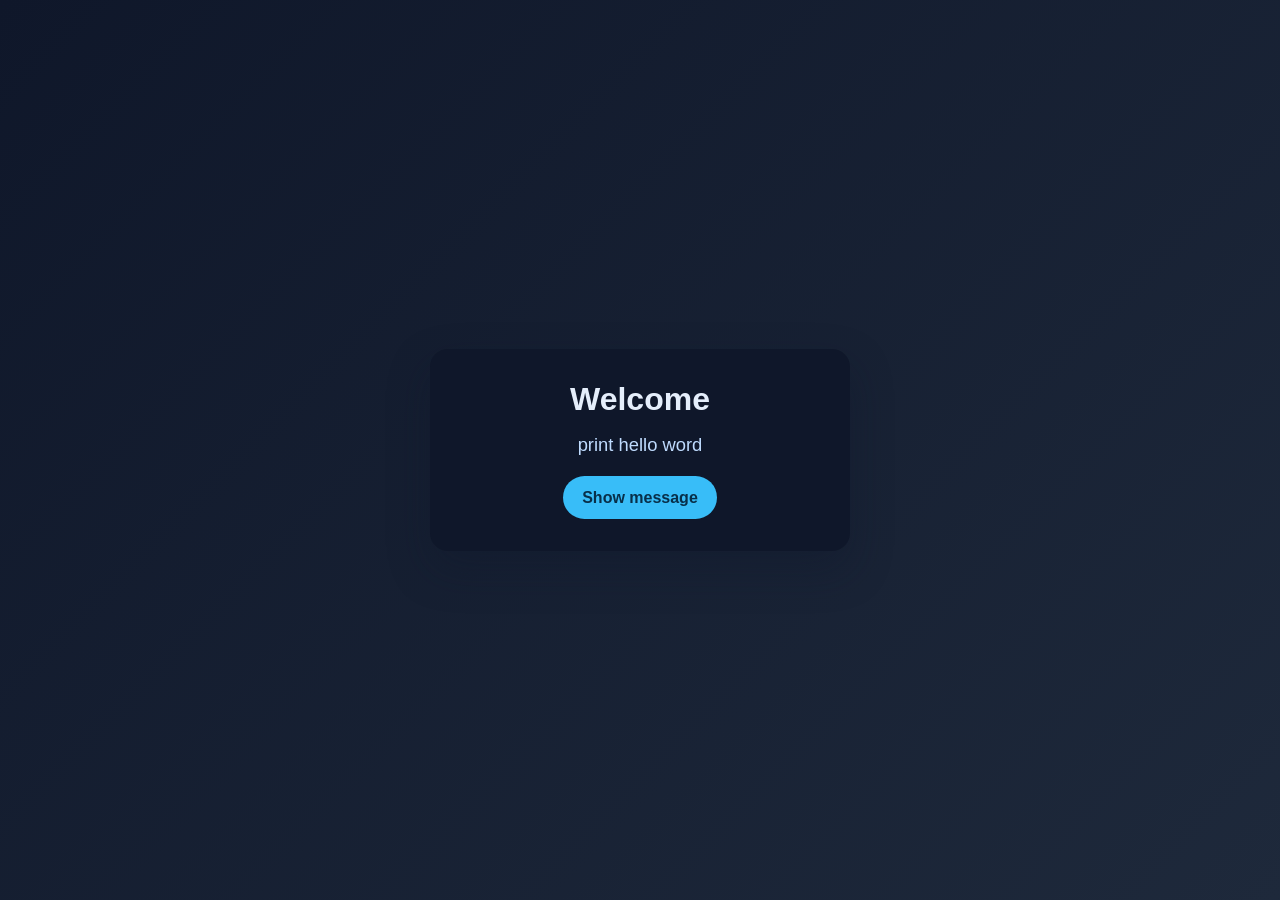
==== index.html @ b394811b "hello word" ====
<!DOCTYPE html>
<html lang="en">
  <head>
    <meta charset="UTF-8" />
    <meta name="viewport" content="width=device-width, initial-scale=1.0" />
    <title>Hello Word Website</title>
    <link rel="stylesheet" href="style.css" />
  </head>
  <body>
    <main class="card">
      <h1>Welcome</h1>
      <p id="message">print hello word</p>
      <button id="sayHelloBtn" type="button">Show message</button>
    </main>

    <script src="script.js"></script>
  </body>
</html>
---- style.css ----
:root {
  color-scheme: light;
  font-family: Arial, Helvetica, sans-serif;
  background: linear-gradient(135deg, #0f172a, #1e293b);
}

* {
  box-sizing: border-box;
}

body {
  margin: 0;
  min-height: 100vh;
  display: grid;
  place-items: center;
  color: #e5eefb;
}

.card {
  width: min(92vw, 420px);
  padding: 2rem;
  border-radius: 18px;
  background: rgba(15, 23, 42, 0.9);
  box-shadow: 0 18px 40px rgba(15, 23, 42, 0.35);
  text-align: center;
}

h1 {
  margin-top: 0;
  margin-bottom: 0.5rem;
  font-size: 2rem;
}

#message {
  margin: 1rem 0 1.25rem;
  font-size: 1.15rem;
  color: #bfdbfe;
}

button {
  border: none;
  border-radius: 999px;
  padding: 0.8rem 1.2rem;
  font-size: 1rem;
  font-weight: 700;
  background: #38bdf8;
  color: #082f49;
  cursor: pointer;
  transition: transform 0.15s ease, opacity 0.2s ease;
}

button:hover {
  transform: translateY(-1px);
  opacity: 0.95;
}
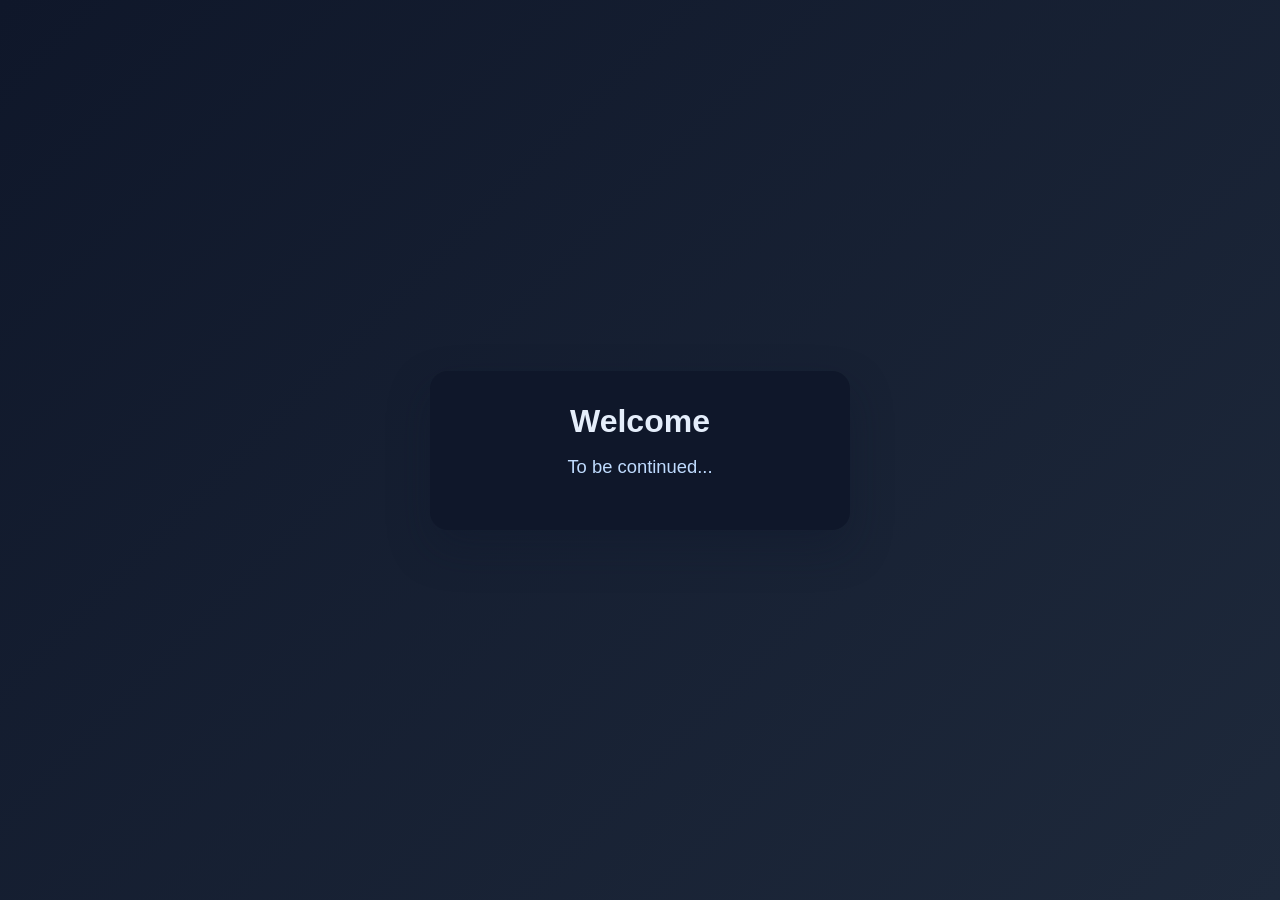
==== commit fc2ab0c4: "update" ====
--- a/index.html
+++ b/index.html
@@ -3,16 +3,13 @@
   <head>
     <meta charset="UTF-8" />
     <meta name="viewport" content="width=device-width, initial-scale=1.0" />
-    <title>Hello Word Website</title>
+    <title>Hello World</title>
     <link rel="stylesheet" href="style.css" />
   </head>
   <body>
     <main class="card">
       <h1>Welcome</h1>
-      <p id="message">print hello word</p>
-      <button id="sayHelloBtn" type="button">Show message</button>
+      <p id="message">To be continued...</p>
     </main>
-
-    <script src="script.js"></script>
   </body>
 </html>
--- a/style.css
+++ b/style.css
@@ -36,20 +36,3 @@
   font-size: 1.15rem;
   color: #bfdbfe;
 }
-
-button {
-  border: none;
-  border-radius: 999px;
-  padding: 0.8rem 1.2rem;
-  font-size: 1rem;
-  font-weight: 700;
-  background: #38bdf8;
-  color: #082f49;
-  cursor: pointer;
-  transition: transform 0.15s ease, opacity 0.2s ease;
-}
-
-button:hover {
-  transform: translateY(-1px);
-  opacity: 0.95;
-}
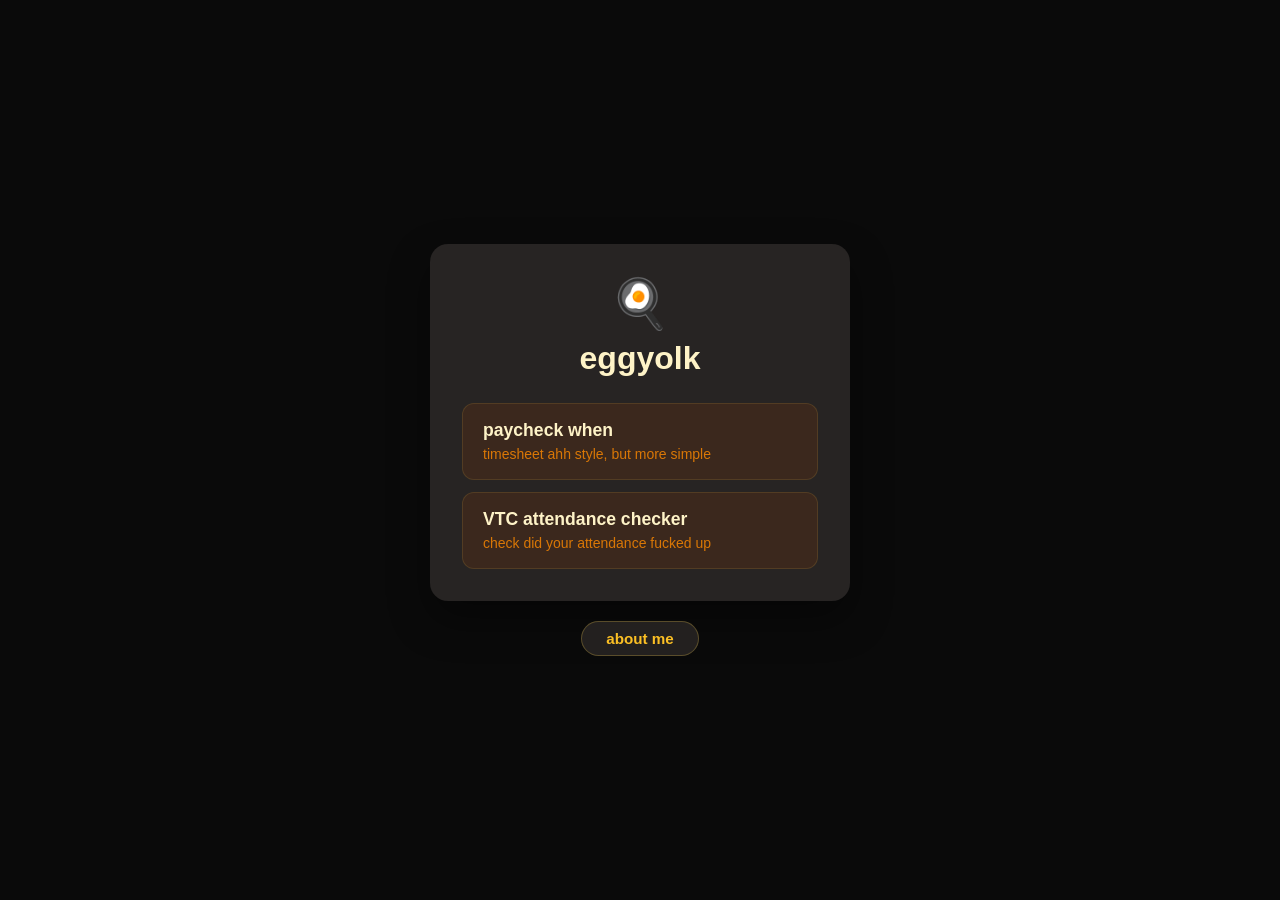
==== commit 5c2fbc84: "index stuff" ====
--- a/index.html
+++ b/index.html
@@ -3,13 +3,31 @@
   <head>
     <meta charset="UTF-8" />
     <meta name="viewport" content="width=device-width, initial-scale=1.0" />
-    <title>Hello World</title>
+    <title>eggyolk</title>
     <link rel="stylesheet" href="style.css" />
   </head>
   <body>
-    <main class="card">
-      <h1>Welcome</h1>
-      <p id="message">To be continued...</p>
+    <div class="container">
+      <main class="card">
+      <div class="icon">🍳</div>
+      <h1>eggyolk</h1>
+      <br>
+      <ul class="toolbox">
+        <li>
+          <a class="tool" href="paycheck-when.html">
+            <span class="tool-name">paycheck when</span>
+            <span class="tool-desc">timesheet ahh style, but more simple</span>
+          </a>
+        </li>
+        <li>
+          <a class="tool" href="vtc-attendance.html">
+            <span class="tool-name">VTC attendance checker</span>
+            <span class="tool-desc">check did your attendance fucked up</span>
+          </a>
+        </li>
+      </ul>
     </main>
+    <a class="about-btn" href="about.html">about me</a>
+    </div>
   </body>
 </html>
--- a/style.css
+++ b/style.css
@@ -1,7 +1,7 @@
 :root {
   color-scheme: light;
   font-family: Arial, Helvetica, sans-serif;
-  background: linear-gradient(135deg, #0f172a, #1e293b);
+  background: #0a0a0a;
 }
 
 * {
@@ -13,16 +13,58 @@
   min-height: 100vh;
   display: grid;
   place-items: center;
-  color: #e5eefb;
+  color: #fef3c7;
+}
+
+.container {
+  display: flex;
+  flex-direction: column;
+  align-items: center;
+  gap: 1.25rem;
+}
+
+.about-btn {
+  display: inline-block;
+  padding: 0.5rem 1.5rem;
+  border-radius: 999px;
+  background: rgba(41, 37, 36, 0.85);
+  border: 1px solid rgba(252, 211, 77, 0.25);
+  color: #fbbf24;
+  font-size: 0.95rem;
+  font-weight: 600;
+  text-decoration: none;
+  animation: glow 2s ease-in-out infinite;
+  transition: background 0.2s, border-color 0.2s, color 0.2s;
+}
+
+.about-btn:hover {
+  background: rgba(252, 211, 77, 0.15);
+  border-color: rgba(252, 211, 77, 0.5);
+  color: #fcd34d;
+  animation: none;
+}
+
+@keyframes glow {
+  0%, 100% {
+    box-shadow: 0 0 6px rgba(252, 211, 77, 0.15);
+  }
+  50% {
+    box-shadow: 0 0 16px rgba(252, 211, 77, 0.35);
+  }
 }
 
 .card {
   width: min(92vw, 420px);
   padding: 2rem;
   border-radius: 18px;
-  background: rgba(15, 23, 42, 0.9);
-  box-shadow: 0 18px 40px rgba(15, 23, 42, 0.35);
+  background: rgba(41, 37, 36, 0.95);
+  box-shadow: 0 18px 40px rgba(0, 0, 0, 0.40);
   text-align: center;
+}
+
+.icon {
+  font-size: 3rem;
+  margin-bottom: 0.5rem;
 }
 
 h1 {
@@ -31,8 +73,151 @@
   font-size: 2rem;
 }
 
-#message {
-  margin: 1rem 0 1.25rem;
-  font-size: 1.15rem;
-  color: #bfdbfe;
-}
+.toolbox {
+  list-style: none;
+  padding: 0;
+  margin: 0;
+  display: flex;
+  flex-direction: column;
+  gap: 0.75rem;
+}
+
+.tool {
+  display: block;
+  padding: 1rem 1.25rem;
+  border-radius: 12px;
+  background: rgba(120, 53, 15, 0.25);
+  border: 1px solid rgba(252, 211, 77, 0.12);
+  text-decoration: none;
+  text-align: left;
+  transition: background 0.2s, border-color 0.2s;
+}
+
+.tool:hover {
+  background: rgba(120, 53, 15, 0.5);
+  border-color: rgba(252, 211, 77, 0.30);
+}
+
+.tool-name {
+  display: block;
+  font-size: 1.1rem;
+  font-weight: 600;
+  color: #fef3c7;
+  margin-bottom: 0.25rem;
+}
+
+.tool-desc {
+  font-size: 0.875rem;
+  color: #d97706;
+}
+
+.about-text {
+  font-size: 1.05rem;
+  line-height: 1.6;
+  color: #d6d3d1;
+  margin-bottom: 1.5rem;
+}
+
+.back-btn {
+  display: inline-block;
+  padding: 0.5rem 1.5rem;
+  border-radius: 999px;
+  background: rgba(120, 53, 15, 0.25);
+  border: 1px solid rgba(252, 211, 77, 0.15);
+  color: #fbbf24;
+  font-size: 0.95rem;
+  text-decoration: none;
+  transition: background 0.2s, border-color 0.2s;
+}
+
+.back-btn:hover {
+  background: rgba(252, 211, 77, 0.15);
+  border-color: rgba(252, 211, 77, 0.4);
+}
+
+.spacer {
+  height: 1.25rem;
+}
+
+.contact-card {
+  padding: 1rem 1.25rem;
+  border-radius: 12px;
+  background: rgba(120, 53, 15, 0.15);
+  border: 1px solid rgba(252, 211, 77, 0.10);
+  text-align: center;
+}
+
+.contact-card h2 {
+  margin: 0 0 0.75rem;
+  font-size: 1rem;
+  font-weight: 600;
+  color: #fbbf24;
+}
+
+.contact-links {
+  display: flex;
+  justify-content: center;
+  gap: 0.75rem;
+  flex-wrap: wrap;
+}
+
+.contact-link {
+  display: inline-flex;
+  align-items: center;
+  justify-content: center;
+  width: 2.5rem;
+  height: 2.5rem;
+  border-radius: 50%;
+  color: #78716c;
+  text-decoration: none;
+  transition: color 0.2s, background 0.2s;
+}
+
+.contact-link:hover {
+  background: rgba(252, 211, 77, 0.10);
+  color: #fbbf24;
+}
+
+.discord-trigger {
+  position: relative;
+  background: none;
+  border: none;
+  cursor: pointer;
+  font-family: inherit;
+}
+
+.discord-tooltip {
+  position: absolute;
+  bottom: 110%;
+  left: 50%;
+  transform: translateX(-50%);
+  padding: 0.35rem 0.75rem;
+  border-radius: 8px;
+  background: rgba(41, 37, 36, 0.95);
+  border: 1px solid rgba(252, 211, 77, 0.2);
+  color: #fbbf24;
+  font-size: 0.8rem;
+  font-weight: 600;
+  white-space: nowrap;
+  opacity: 0;
+  pointer-events: none;
+  transition: opacity 0.15s;
+  z-index: 10;
+}
+
+.discord-trigger:hover .discord-tooltip,
+.discord-trigger.show-tooltip .discord-tooltip {
+  opacity: 1;
+}
+
+.contact-link:hover {
+  background: rgba(252, 211, 77, 0.12);
+  border-color: rgba(252, 211, 77, 0.4);
+  color: #fcd34d;
+}
+
+.contact-icon {
+  width: 1.35rem;
+  height: 1.35rem;
+  flex-shrink: 0;
+}
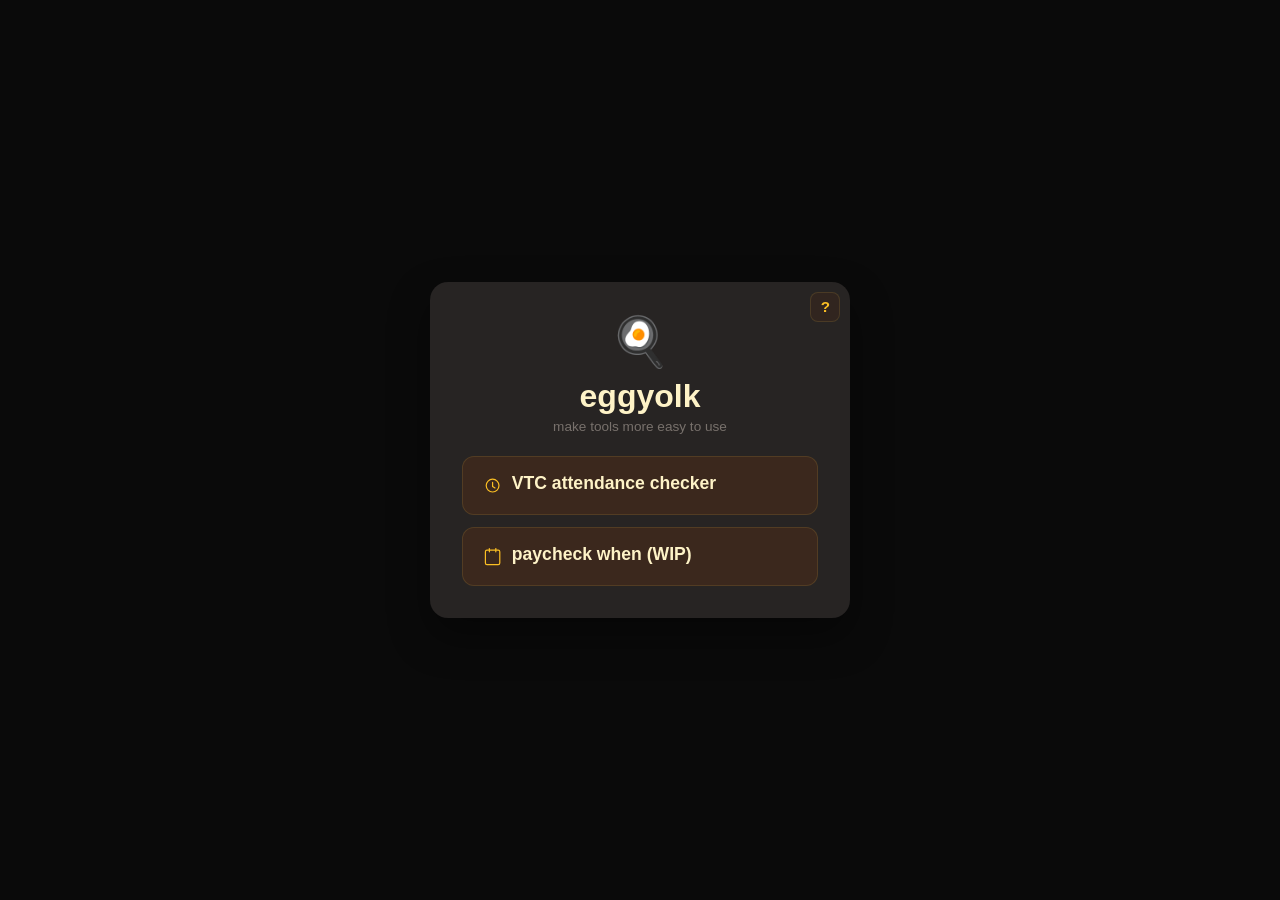
==== commit b071bbaa: "feat: VTC attendance bookmarklet with semester breakdown, skip calculator, and cross-sem warnings" ====
--- a/index.html
+++ b/index.html
@@ -10,24 +10,31 @@
     <div class="container">
       <main class="card">
       <div class="icon">🍳</div>
-      <h1>eggyolk</h1>
+      <h1 class="title-fun">eggyolk</h1>
+      <p class="home-subtitle">make tools more easy to use</p>
       <br>
       <ul class="toolbox">
         <li>
-          <a class="tool" href="paycheck-when.html">
-            <span class="tool-name">paycheck when</span>
-            <span class="tool-desc">timesheet ahh style, but more simple</span>
+          <a class="tool" href="vtc-attendance.html">
+            <svg class="tool-icon" viewBox="0 0 24 24" fill="none" stroke="currentColor" stroke-width="1.5" stroke-linecap="round" stroke-linejoin="round" aria-hidden="true">
+              <circle cx="12" cy="12" r="8" />
+              <path d="M12 8v5l3 2" />
+            </svg>
+            <span class="tool-name">VTC attendance checker</span>
           </a>
         </li>
         <li>
-          <a class="tool" href="vtc-attendance.html">
-            <span class="tool-name">VTC attendance checker</span>
-            <span class="tool-desc">check did your attendance fucked up</span>
+          <a class="tool" href="paycheck-when.html">
+            <svg class="tool-icon" viewBox="0 0 24 24" fill="none" stroke="currentColor" stroke-width="1.5" stroke-linecap="round" stroke-linejoin="round" aria-hidden="true"><rect x="3" y="4" width="18" height="18" rx="2" ry="2"/><line x1="16" y1="2" x2="16" y2="6"/><line x1="8" y1="2" x2="8" y2="6"/></svg>
+            <span class="tool-name">paycheck when (WIP)</span>
           </a>
         </li>
       </ul>
+      <a class="about-top-right" href="about.html">
+        <span class="about-q">?</span>
+        <span class="about-tooltip">about me</span>
+      </a>
     </main>
-    <a class="about-btn" href="about.html">about me</a>
     </div>
   </body>
 </html>
--- a/style.css
+++ b/style.css
@@ -54,6 +54,7 @@
 }
 
 .card {
+  position: relative;
   width: min(92vw, 420px);
   padding: 2rem;
   border-radius: 18px;
@@ -69,8 +70,37 @@
 
 h1 {
   margin-top: 0;
-  margin-bottom: 0.5rem;
+  margin-bottom: 0.25rem;
   font-size: 2rem;
+}
+
+.title-fun {
+  animation: titleColorShift 3s ease-in-out infinite;
+}
+
+@keyframes titleColorShift {
+  0%, 100% {
+    color: #fcd34d;
+    text-shadow: 0 0 8px rgba(252, 211, 77, 0.3);
+  }
+  25% {
+    color: #fbbf24;
+    text-shadow: 0 0 12px rgba(251, 191, 36, 0.4);
+  }
+  50% {
+    color: #f59e0b;
+    text-shadow: 0 0 16px rgba(245, 158, 11, 0.5);
+  }
+  75% {
+    color: #fbbf24;
+    text-shadow: 0 0 12px rgba(251, 191, 36, 0.4);
+  }
+}
+
+.home-subtitle {
+  margin: 0 0 0.2rem;
+  font-size: 0.85rem;
+  color: #78716c;
 }
 
 .toolbox {
@@ -83,7 +113,9 @@
 }
 
 .tool {
-  display: block;
+  display: flex;
+  align-items: center;
+  gap: 0.6rem;
   padding: 1rem 1.25rem;
   border-radius: 12px;
   background: rgba(120, 53, 15, 0.25);
@@ -106,6 +138,14 @@
   margin-bottom: 0.25rem;
 }
 
+.tool-icon {
+  width: 1.2rem;
+  height: 1.2rem;
+  flex-shrink: 0;
+  color: #fbbf24;
+  display: inline-block;
+}
+
 .tool-desc {
   font-size: 0.875rem;
   color: #d97706;
@@ -115,7 +155,7 @@
   font-size: 1.05rem;
   line-height: 1.6;
   color: #d6d3d1;
-  margin-bottom: 1.5rem;
+  margin-bottom: 0.6rem;
 }
 
 .back-btn {
@@ -135,6 +175,137 @@
   border-color: rgba(252, 211, 77, 0.4);
 }
 
+.back-top-left {
+  position: absolute;
+  top: 0.75rem;
+  left: 0.75rem;
+  padding: 0.35rem 0.75rem;
+  font-size: 0.8rem;
+}
+
+.back-sq-top-left {
+  position: absolute;
+  top: 0.6rem;
+  left: 0.6rem;
+  padding: 0;
+  width: 30px;
+  height: 30px;
+  display: inline-flex;
+  align-items: center;
+  justify-content: center;
+  border-radius: 8px;
+  font-size: 0.9rem;
+  line-height: 1;
+  text-decoration: none;
+  background: rgba(120, 53, 15, 0.12);
+  border: 1px solid rgba(252, 211, 77, 0.12);
+  color: #fbbf24;
+  transition: background 0.2s, border-color 0.2s;
+}
+
+.back-sq-top-left:hover {
+  background: rgba(252, 211, 77, 0.12);
+  border-color: rgba(252, 211, 77, 0.3);
+}
+
+.clear-data-top-right {
+  position: absolute;
+  top: 0.6rem;
+  right: 0.6rem;
+  padding: 0.25rem 0.55rem;
+  border-radius: 8px;
+  background: rgba(120, 53, 15, 0.12);
+  border: 1px solid rgba(252, 211, 77, 0.12);
+  color: #fbbf24;
+  font-size: 0.75rem;
+  font-weight: 600;
+  cursor: pointer;
+  font-family: inherit;
+  transition: background 0.2s, border-color 0.2s;
+}
+
+.clear-data-top-right:hover {
+  background: rgba(239, 68, 68, 0.12);
+  border-color: rgba(239, 68, 68, 0.3);
+  color: #fca5a5;
+}
+
+.help-top-right {
+  position: absolute;
+  top: 0.6rem;
+  right: 0.6rem;
+  padding: 0.35rem;
+  border-radius: 8px;
+  background: rgba(120, 53, 15, 0.12);
+  border: 1px solid rgba(252, 211, 77, 0.12);
+  color: #fbbf24;
+  display: inline-flex;
+  align-items: center;
+  justify-content: center;
+  width: 34px;
+  height: 34px;
+}
+
+.help-top-right:hover {
+  background: rgba(252, 211, 77, 0.12);
+}
+
+.about-top-right {
+  position: absolute;
+  top: 0.6rem;
+  right: 0.6rem;
+  width: 30px;
+  height: 30px;
+  border-radius: 8px;
+  background: rgba(120, 53, 15, 0.12);
+  border: 1px solid rgba(252, 211, 77, 0.12);
+  display: inline-flex;
+  align-items: center;
+  justify-content: center;
+  text-decoration: none;
+  transition: background 0.2s, border-color 0.2s;
+}
+
+.about-top-right:hover {
+  background: rgba(252, 211, 77, 0.12);
+  border-color: rgba(252, 211, 77, 0.3);
+}
+
+.about-q {
+  font-size: 0.95rem;
+  font-weight: 700;
+  color: #fbbf24;
+  line-height: 1;
+}
+
+.about-tooltip {
+  position: absolute;
+  bottom: 120%;
+  left: 50%;
+  transform: translateX(-50%);
+  padding: 0.3rem 0.65rem;
+  border-radius: 8px;
+  background: rgba(41, 37, 36, 0.95);
+  border: 1px solid rgba(252, 211, 77, 0.2);
+  color: #fbbf24;
+  font-size: 0.75rem;
+  font-weight: 600;
+  white-space: nowrap;
+  opacity: 0;
+  pointer-events: none;
+  transition: opacity 0.15s;
+  z-index: 10;
+}
+
+.about-top-right:hover .about-tooltip {
+  opacity: 1;
+}
+
+.help-icon {
+  width: 18px;
+  height: 18px;
+}
+
 .spacer {
   height: 1.25rem;
 }
@@ -176,6 +347,12 @@
 .contact-link:hover {
   background: rgba(252, 211, 77, 0.10);
   color: #fbbf24;
+}
+
+.contact-icon {
+  width: 1.35rem;
+  height: 1.35rem;
+  flex-shrink: 0;
 }
 
 .discord-trigger {
@@ -210,14 +387,558 @@
   opacity: 1;
 }
 
-.contact-link:hover {
+.hidden {
+  display: none !important;
+}
+
+.vtc-input {
+  width: 100%;
+  padding: 0.6rem 0.85rem;
+  border-radius: 10px;
+  background: rgba(120, 53, 15, 0.15);
+  border: 1px solid rgba(252, 211, 77, 0.15);
+  color: #fef3c7;
+  font-size: 0.95rem;
+  font-family: inherit;
+  outline: none;
+  text-align: center;
+  transition: border-color 0.2s;
+}
+
+.vtc-input::placeholder {
+  color: #78716c;
+}
+
+.vtc-input:focus {
+  border-color: rgba(252, 211, 77, 0.4);
+}
+
+.vtc-input::-webkit-inner-spin-button,
+.vtc-input::-webkit-outer-spin-button {
+  opacity: 1;
+}
+
+.vtc-btn {
+  padding: 0.55rem 1.5rem;
+  border-radius: 10px;
+  border: 1px solid rgba(252, 211, 77, 0.2);
   background: rgba(252, 211, 77, 0.12);
+  color: #fbbf24;
+  font-size: 0.95rem;
+  font-weight: 600;
+  cursor: pointer;
+  font-family: inherit;
+  transition: background 0.2s, border-color 0.2s;
+}
+
+.vtc-btn:hover {
+  background: rgba(252, 211, 77, 0.22);
+  border-color: rgba(252, 211, 77, 0.35);
+}
+
+.vtc-btn-ghost {
+  background: rgba(120, 53, 15, 0.15);
+  border-color: rgba(252, 211, 77, 0.1);
+  color: #78716c;
+}
+
+.vtc-btn-ghost:hover {
+  background: rgba(120, 53, 15, 0.25);
+  color: #d6d3d1;
+}
+
+.vtc-btn-disabled {
+  background: rgba(120, 53, 15, 0.08);
+  border-color: rgba(252, 211, 77, 0.08);
+  color: #78716c;
+  cursor: not-allowed;
+  opacity: 0.6;
+}
+
+.vtc-row {
+  display: flex;
+  gap: 0.6rem;
+  justify-content: center;
+}
+
+.attendance-list {
+  list-style: none;
+  padding: 0;
+  margin: 0.5rem 0 0;
+  display: flex;
+  flex-direction: column;
+  gap: 0.35rem;
+}
+
+.attendance-item {
+  display: flex;
+  flex-direction: column;
+  align-items: flex-start;
+  gap: 0.35rem;
+  padding: 0.55rem 0.7rem;
+  border-radius: 10px;
+  background: rgba(120, 53, 15, 0.12);
+  position: relative;
+  overflow: visible;
+}
+
+.attendance-name {
+  font-size: 0.9rem;
+  color: #d6d3d1;
+}
+
+.attendance-label-wrap {
+  display: flex;
+  align-items: baseline;
+  gap: 0.45rem;
+  width: 100%;
+}
+
+.attendance-week {
+  font-size: 0.75rem;
+  color: #78716c;
+  font-weight: 600;
+}
+
+.vtc-lesson-controls {
+  display: flex;
+  flex-wrap: wrap;
+  gap: 0.3rem;
+}
+
+.vtc-status-btn {
+  padding: 0.25rem 0.45rem;
+  border-radius: 6px;
+  border: 1px solid rgba(252, 211, 77, 0.12);
+  background: rgba(120, 53, 15, 0.15);
+  color: #78716c;
+  font-size: 0.75rem;
+  font-weight: 600;
+  cursor: pointer;
+  font-family: inherit;
+  transition: all 0.2s;
+}
+
+.vtc-status-btn:hover {
+  background: rgba(252, 211, 77, 0.1);
+  color: #fbbf24;
+  border-color: rgba(252, 211, 77, 0.25);
+}
+
+.vtc-status-btn.active {
+  background: rgba(52, 211, 153, 0.12);
+  border-color: rgba(52, 211, 153, 0.3);
+  color: #6ee7b7;
+}
+
+
+.vtc-status-btn.late.active {
+  background: rgba(252, 211, 77, 0.12);
+  border-color: rgba(252, 211, 77, 0.35);
+  color: #fbbf24;
+}
+
+.vtc-status-btn.absent {
+  background: rgba(239, 68, 68, 0.1);
+  border-color: rgba(239, 68, 68, 0.25);
+  color: #fca5a5;
+}
+
+.vtc-status-btn.not-started.active {
+  background: rgba(168, 162, 158, 0.12);
+  border-color: rgba(168, 162, 158, 0.3);
+  color: #d6d3d1;
+}
+
+.vtc-result-grid {
+  display: flex;
+  gap: 0.75rem;
+  justify-content: center;
+}
+
+.vtc-result {
+  display: flex;
+  flex-direction: column;
+  align-items: center;
+  padding: 0.75rem 1.25rem;
+  border-radius: 12px;
+  background: rgba(120, 53, 15, 0.15);
+  border: 1px solid rgba(252, 211, 77, 0.08);
+}
+
+.vtc-result-label {
+  font-size: 0.75rem;
+  color: #78716c;
+  margin-bottom: 0.2rem;
+}
+
+.vtc-result-value {
+  font-size: 1.4rem;
+  font-weight: 700;
+}
+
+.vtc-green {
+  color: #6ee7b7;
+}
+
+.vtc-red {
+  color: #fca5a5;
+}
+
+.vtc-breakdown {
+  display: flex;
+  flex-wrap: wrap;
+  justify-content: center;
+  gap: 0.5rem 1rem;
+  font-size: 0.85rem;
+  color: #a8a29e;
+}
+
+.vtc-breakdown strong {
+  color: #fef3c7;
+}
+
+.vtc-unmarked {
+  color: #fbbf24;
+}
+
+.pdf-upload-btn {
+  display: inline-flex;
+  align-items: center;
+  gap: 0.5rem;
+  padding: 0.65rem 1.25rem;
+  border-radius: 10px;
+  background: rgba(120, 53, 15, 0.15);
+  border: 1px dashed rgba(252, 211, 77, 0.25);
+  color: #d6d3d1;
+  font-size: 0.9rem;
+  cursor: pointer;
+  transition: background 0.2s, border-color 0.2s;
+  margin-top: 0.5rem;
+}
+
+.pdf-upload-btn:hover {
+  background: rgba(252, 211, 77, 0.08);
   border-color: rgba(252, 211, 77, 0.4);
-  color: #fcd34d;
-}
-
-.contact-icon {
-  width: 1.35rem;
-  height: 1.35rem;
+}
+
+.pdf-input-hidden {
+  display: none;
+}
+
+.pdf-icon {
+  width: 1.2rem;
+  height: 1.2rem;
   flex-shrink: 0;
 }
+
+.pdf-status {
+  font-size: 0.8rem;
+  color: #fbbf24;
+  margin: 0.35rem 0 0;
+}
+
+.pdf-module-list {
+  display: flex;
+  flex-direction: column;
+  gap: 0.4rem;
+}
+
+.pdf-module-item {
+  display: flex;
+  align-items: center;
+  justify-content: space-between;
+  gap: 0.5rem;
+  padding: 0.5rem 0.75rem;
+  border-radius: 10px;
+  background: rgba(120, 53, 15, 0.12);
+}
+
+.pdf-module-item.select-mode .pdf-module-lessons {
+  margin-left: auto;
+  text-align: right;
+}
+
+.pdf-module-code {
+  font-size: 0.95rem;
+  font-weight: 600;
+  color: #fef3c7;
+  flex-shrink: 0;
+}
+
+.pdf-module-lessons {
+  font-size: 0.75rem;
+  color: #78716c;
+  text-align: center;
+  line-height: 1.3;
+}
+
+.vtc-pick-btn {
+  padding: 0.3rem 0.75rem;
+  font-size: 0.8rem;
+}
+
+.spacer-half {
+  height: 0.4rem;
+}
+
+.step-top-pad {
+  height: 1rem;
+}
+
+.vtc-next-btn {
+  margin-top: 0.5rem;
+}
+
+.vtc-time-controls {
+  display: inline-flex;
+  gap: 0.35rem;
+  align-items: center;
+  position: absolute;
+  top: -54px;
+  left: 50%;
+  transform: translateX(-50%);
+  background: rgba(41, 37, 36, 0.98);
+  border: 1px solid rgba(252, 211, 77, 0.12);
+  padding: 0.45rem;
+  border-radius: 10px;
+  box-shadow: 0 10px 30px rgba(0,0,0,0.45);
+  z-index: 50;
+}
+
+.vtc-time-controls::after {
+  content: '';
+  position: absolute;
+  bottom: -8px;
+  left: 50%;
+  transform: translateX(-50%);
+  width: 0;
+  height: 0;
+  border-left: 8px solid transparent;
+  border-right: 8px solid transparent;
+  border-top: 8px solid rgba(41, 37, 36, 0.98);
+}
+
+
+.vtc-time-controls {
+  opacity: 0;
+  transform-origin: bottom center;
+  pointer-events: none;
+}
+
+.vtc-time-controls.show {
+  opacity: 1;
+  pointer-events: auto;
+  animation: vtc-pop 160ms cubic-bezier(.2,.9,.3,1);
+  transform: translateX(-50%) translateY(0) scale(1);
+}
+
+@keyframes vtc-pop {
+  0% { opacity: 0; transform: translateX(-50%) translateY(-8px) scale(0.96); }
+  60% { opacity: 1; transform: translateX(-50%) translateY(2px) scale(1.02); }
+  100% { opacity: 1; transform: translateX(-50%) translateY(0) scale(1); }
+}
+
+.vtc-time-input {
+  padding: 0.28rem 0.4rem;
+  border-radius: 8px;
+  background: rgba(120, 53, 15, 0.08);
+  border: 1px solid rgba(252, 211, 77, 0.12);
+  color: #fef3c7;
+  font-size: 0.85rem;
+  width: 110px;
+}
+
+.vtc-time-save {
+  padding: 0.25rem 0.45rem;
+  font-size: 0.8rem;
+}
+
+@keyframes videoPopIn {
+  from {
+    transform: translate(-50%, -50%) scale(0.92);
+    opacity: 0;
+  }
+  to {
+    transform: translate(-50%, -50%) scale(1);
+    opacity: 1;
+  }
+}
+
+.timetable-video {
+  width: 100%;
+  max-width: 320px;
+  border-radius: 10px;
+  border: 1px solid rgba(255, 255, 255, 0.25);
+  margin-bottom: 0.3rem;
+  margin-top: 0.5rem;
+  background: #000;
+  cursor: pointer;
+}
+
+.timetable-video.zoomed {
+  position: fixed;
+  top: 50%;
+  left: 50%;
+  max-width: 92vw;
+  max-height: 92vh;
+  width: auto;
+  border-radius: 14px;
+  border: 2px solid rgba(255, 255, 255, 0.25);
+  z-index: 100;
+  animation: videoPopIn 0.2s cubic-bezier(.2,.9,.3,1) forwards;
+}
+
+.video-backdrop {
+  position: fixed;
+  inset: 0;
+  background: rgba(0, 0, 0, 0.75);
+  z-index: 99;
+  cursor: pointer;
+}
+
+.video-hint {
+  font-size: 0.75rem;
+  color: #78716c;
+  margin: 0 0 0.5rem;
+}
+
+.pdf-info-reminder {
+  display: flex;
+  align-items: flex-start;
+  gap: 0.5rem;
+  padding: 0.6rem 0.75rem;
+  border-radius: 10px;
+  border: 1px solid rgba(252, 211, 77, 0.12);
+  background: rgba(120, 53, 15, 0.12);
+  font-size: 0.75rem;
+  color: #a8a29e;
+  margin: 0.6rem 0 0;
+  text-align: left;
+}
+
+.pdf-info-icon {
+  flex-shrink: 0;
+  width: 1.1rem;
+  height: 1.1rem;
+  display: inline-flex;
+  align-items: center;
+  justify-content: center;
+  border-radius: 50%;
+  background: rgba(252, 211, 77, 0.12);
+  color: #fbbf24;
+  font-size: 0.65rem;
+  font-weight: 700;
+  font-style: normal;
+  line-height: 1;
+}
+
+.sem-note {
+  font-size: 0.72rem;
+  color: #f87171;
+  margin: 0 0 0.5rem;
+}
+
+.merge-ok {
+  font-size: 0.78rem;
+  color: #6ee7b7;
+  font-weight: 600;
+  margin: 0.35rem 0 0;
+}
+
+.modal-overlay {
+  position: fixed;
+  inset: 0;
+  background: rgba(0, 0, 0, 0.60);
+  display: flex;
+  align-items: center;
+  justify-content: center;
+  z-index: 200;
+  opacity: 0;
+  pointer-events: none;
+  transition: opacity 0.2s;
+}
+
+.modal-overlay.show {
+  opacity: 1;
+  pointer-events: auto;
+}
+
+.modal-box {
+  width: min(85vw, 320px);
+  padding: 1.5rem;
+  border-radius: 14px;
+  background: rgba(41, 37, 36, 0.98);
+  border: 1px solid rgba(252, 211, 77, 0.15);
+  text-align: center;
+  transform: scale(0.92);
+  opacity: 0;
+  transition: transform 0.2s cubic-bezier(.2,.9,.3,1), opacity 0.2s;
+}
+
+.modal-overlay.show .modal-box {
+  transform: scale(1);
+  opacity: 1;
+}
+
+.modal-text {
+  font-size: 1rem;
+  color: #fca5a5;
+  font-weight: 600;
+  margin: 0 0 1rem;
+}
+
+.modal-row {
+  display: flex;
+  gap: 0.6rem;
+  justify-content: center;
+}
+
+.disclaimer-box {
+  display: flex;
+  align-items: flex-start;
+  gap: 0.5rem;
+  padding: 0.65rem 0.75rem;
+  border-radius: 10px;
+  border: 1px solid rgba(239, 68, 68, 0.35);
+  background: rgba(239, 68, 68, 0.1);
+  font-size: 0.78rem;
+  color: #fca5a5;
+  margin: 0.35rem 0 0;
+  text-align: left;
+  font-weight: 600;
+}
+
+.unfinished-card {
+  margin-top: 0.75rem;
+  padding: 0.85rem 1rem;
+  border-radius: 12px;
+  border: 1px solid rgba(252, 211, 77, 0.25);
+  background: rgba(41, 37, 36, 0.95);
+  text-align: left;
+}
+
+.unfinished-title {
+  font-size: 0.85rem;
+  font-weight: 700;
+  color: #fbbf24;
+  margin: 0 0 0.35rem;
+}
+
+.unfinished-file {
+  font-size: 0.78rem;
+  color: #d6d3d1;
+  margin: 0 0 0.5rem;
+}
+
+.unfinished-modules {
+  font-size: 0.75rem;
+  color: #a8a29e;
+  margin: 0 0 0.65rem;
+}
+
+.unfinished-row {
+  display: flex;
+  gap: 0.5rem;
+  align-items: center;
+}
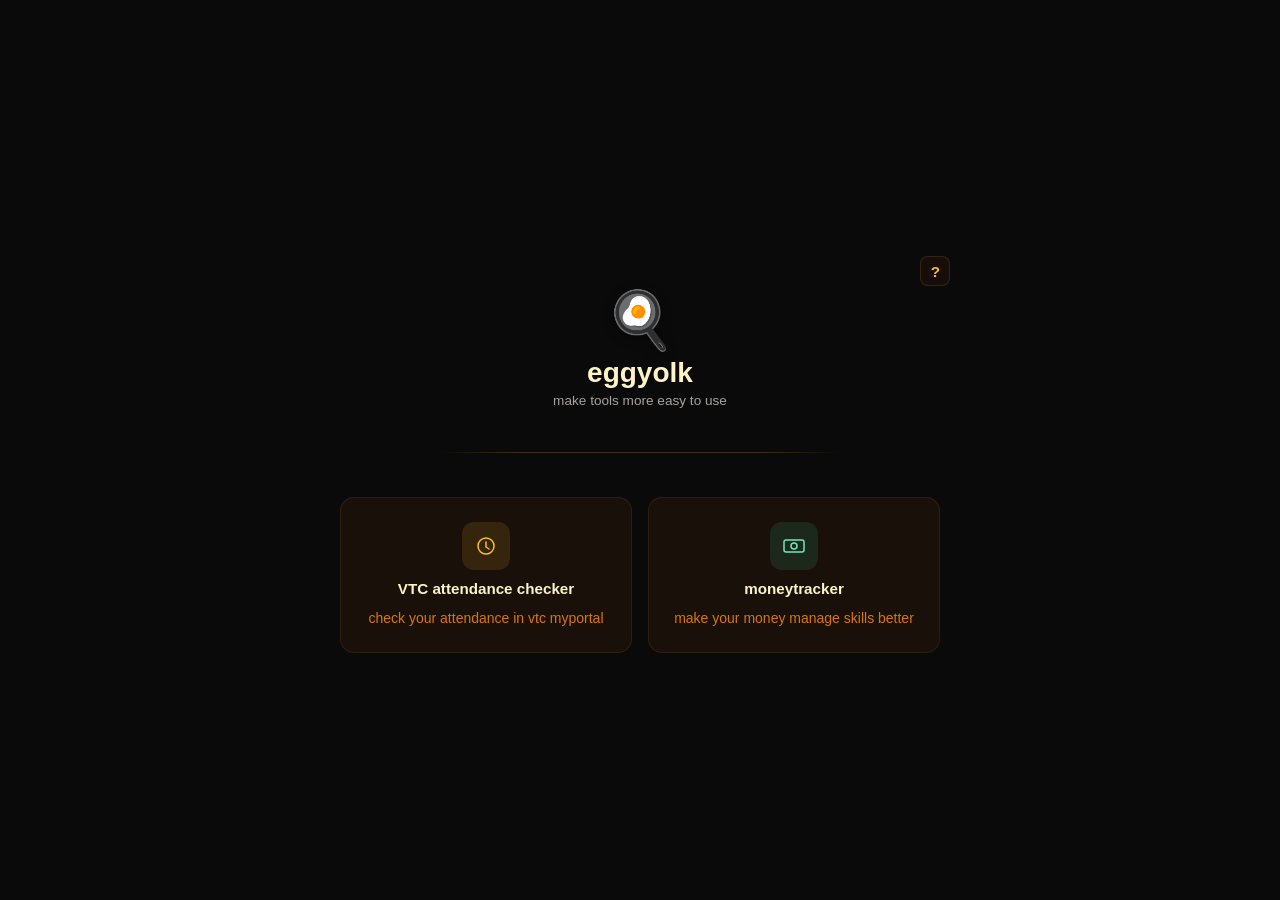
==== commit 0a081e73: "website update" ====
--- a/index.html
+++ b/index.html
@@ -3,38 +3,49 @@
   <head>
     <meta charset="UTF-8" />
     <meta name="viewport" content="width=device-width, initial-scale=1.0" />
+    <meta property="og:title" content="eggyolk" />
+    <meta property="og:description" content="make tools more easy to use" />
+    <meta property="og:type" content="website" />
+    <meta property="og:url" content="https://kitzure.github.io/eggyolk/" />
+    <meta name="theme-color" content="#fbbf24" />
     <title>eggyolk</title>
     <link rel="stylesheet" href="style.css" />
   </head>
   <body>
     <div class="container">
-      <main class="card">
-      <div class="icon">🍳</div>
-      <h1 class="title-fun">eggyolk</h1>
-      <p class="home-subtitle">make tools more easy to use</p>
-      <br>
-      <ul class="toolbox">
-        <li>
-          <a class="tool" href="vtc-attendance.html">
+      <header class="site-header">
+        <span class="header-icon">🍳</span>
+        <h1 class="title-fun">eggyolk</h1>
+        <p class="home-subtitle">make tools more easy to use</p>
+      </header>
+
+      <div class="divider"></div>
+
+      <main class="tools-grid">
+        <a class="tool-card" href="vtc-attendance.html">
+          <div class="tool-icon-wrap">
             <svg class="tool-icon" viewBox="0 0 24 24" fill="none" stroke="currentColor" stroke-width="1.5" stroke-linecap="round" stroke-linejoin="round" aria-hidden="true">
               <circle cx="12" cy="12" r="8" />
               <path d="M12 8v5l3 2" />
             </svg>
-            <span class="tool-name">VTC attendance checker</span>
-          </a>
-        </li>
-        <li>
-          <a class="tool" href="paycheck-when.html">
-            <svg class="tool-icon" viewBox="0 0 24 24" fill="none" stroke="currentColor" stroke-width="1.5" stroke-linecap="round" stroke-linejoin="round" aria-hidden="true"><rect x="3" y="4" width="18" height="18" rx="2" ry="2"/><line x1="16" y1="2" x2="16" y2="6"/><line x1="8" y1="2" x2="8" y2="6"/></svg>
-            <span class="tool-name">paycheck when (WIP)</span>
-          </a>
-        </li>
-      </ul>
+          </div>
+          <span class="tool-name">VTC attendance checker</span>
+          <span class="tool-desc">check your attendance in vtc myportal</span>
+        </a>
+
+        <a class="tool-card" href="paycheck-when.html">
+          <div class="tool-icon-wrap money">
+            <svg class="tool-icon" viewBox="0 0 24 24" fill="none" stroke="currentColor" stroke-width="1.5" stroke-linecap="round" stroke-linejoin="round" aria-hidden="true"><rect x="2" y="6" width="20" height="12" rx="2"/><circle cx="12" cy="12" r="3"/></svg>
+          </div>
+          <span class="tool-name">moneytracker</span>
+          <span class="tool-desc">make your money manage skills better</span>
+        </a>
+      </main>
+
       <a class="about-top-right" href="about.html">
         <span class="about-q">?</span>
         <span class="about-tooltip">about me</span>
       </a>
-    </main>
     </div>
   </body>
 </html>
--- a/style.css
+++ b/style.css
@@ -21,6 +21,11 @@
   flex-direction: column;
   align-items: center;
   gap: 1.25rem;
+  position: relative;
+  padding-top: 2.5rem;
+  width: 100%;
+  max-width: 640px;
+  margin: 0 auto;
 }
 
 .about-btn {
@@ -63,15 +68,23 @@
   text-align: center;
 }
 
+.tools-page {
+  width: min(92vw, 560px);
+  padding: 2rem 1.5rem;
+  background: transparent;
+  box-shadow: none;
+}
+
 .icon {
-  font-size: 3rem;
-  margin-bottom: 0.5rem;
+  font-size: 2.5rem;
+  margin-bottom: 0.25rem;
+  filter: drop-shadow(0 2px 4px rgba(0,0,0,0.4));
 }
 
 h1 {
   margin-top: 0;
   margin-bottom: 0.25rem;
-  font-size: 2rem;
+  font-size: 1.75rem;
 }
 
 .title-fun {
@@ -98,52 +111,104 @@
 }
 
 .home-subtitle {
-  margin: 0 0 0.2rem;
+  margin: 0.25rem 0 0;
   font-size: 0.85rem;
-  color: #78716c;
-}
-
-.toolbox {
-  list-style: none;
-  padding: 0;
-  margin: 0;
+  color: #a8a29e;
+}
+
+/* Site Header */
+.site-header {
+  text-align: center;
+  margin-bottom: 1.5rem;
+}
+
+.header-icon {
+  display: block;
+  font-size: 3.5rem;
+  margin-bottom: 0.25rem;
+  filter: drop-shadow(0 3px 6px rgba(0,0,0,0.4));
+}
+
+.divider {
+  width: 100%;
+  max-width: 400px;
+  height: 1px;
+  background: linear-gradient(90deg, transparent 0%, rgba(252, 211, 77, 0.2) 20%, rgba(252, 211, 77, 0.2) 80%, transparent 100%);
+  margin: 0 auto 1.5rem;
+}
+
+/* Tools Grid */
+.tools-grid {
+  display: grid;
+  grid-template-columns: repeat(2, 1fr);
+  gap: 1rem;
+  width: 100%;
+  max-width: 600px;
+}
+
+.tool-card {
   display: flex;
   flex-direction: column;
-  gap: 0.75rem;
-}
-
-.tool {
-  display: flex;
   align-items: center;
   gap: 0.6rem;
-  padding: 1rem 1.25rem;
+  padding: 1.5rem 1rem;
+  border-radius: 14px;
+  background: rgba(120, 53, 15, 0.15);
+  border: 1px solid rgba(252, 211, 77, 0.08);
+  text-decoration: none;
+  text-align: center;
+  transition: transform 0.2s ease, background 0.2s, border-color 0.2s, box-shadow 0.2s;
+}
+
+.tool-card:hover {
+  transform: translateY(-3px);
+  background: rgba(120, 53, 15, 0.25);
+  border-color: rgba(252, 211, 77, 0.18);
+  box-shadow: 0 8px 24px rgba(0, 0, 0, 0.35);
+}
+
+.tool-icon-wrap {
+  display: flex;
+  align-items: center;
+  justify-content: center;
+  width: 48px;
+  height: 48px;
   border-radius: 12px;
-  background: rgba(120, 53, 15, 0.25);
-  border: 1px solid rgba(252, 211, 77, 0.12);
-  text-decoration: none;
-  text-align: left;
-  transition: background 0.2s, border-color 0.2s;
-}
-
-.tool:hover {
-  background: rgba(120, 53, 15, 0.5);
-  border-color: rgba(252, 211, 77, 0.30);
+  background: rgba(251, 191, 36, 0.12);
+  color: #fbbf24;
+}
+
+.tool-icon-wrap.money {
+  background: rgba(52, 211, 153, 0.12);
+  color: #6ee7b7;
 }
 
 .tool-name {
   display: block;
-  font-size: 1.1rem;
+  font-size: 0.95rem;
   font-weight: 600;
   color: #fef3c7;
-  margin-bottom: 0.25rem;
+  line-height: 1.3;
 }
 
 .tool-icon {
-  width: 1.2rem;
-  height: 1.2rem;
+  width: 1.5rem;
+  height: 1.5rem;
   flex-shrink: 0;
-  color: #fbbf24;
   display: inline-block;
+}
+
+.tool-desc {
+  font-size: 0.8rem;
+  color: #a8a29e;
+  line-height: 1.4;
+}
+
+/* About Page Content */
+.about-content {
+  width: 100%;
+  max-width: 480px;
+  text-align: center;
 }
 
 .tool-desc {
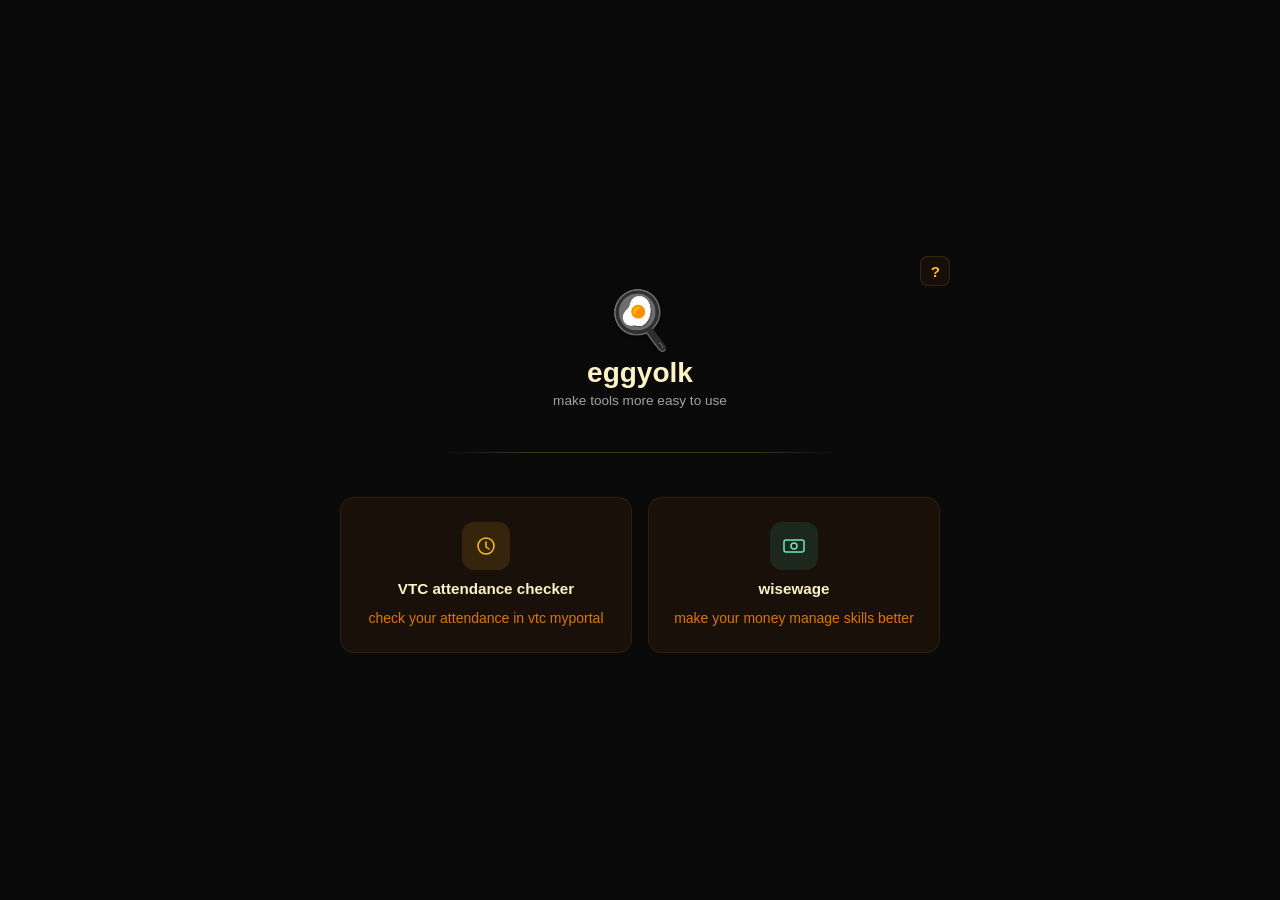
==== commit a9c97e4f: "readme update + new tool name" ====
--- a/index.html
+++ b/index.html
@@ -37,7 +37,7 @@
           <div class="tool-icon-wrap money">
             <svg class="tool-icon" viewBox="0 0 24 24" fill="none" stroke="currentColor" stroke-width="1.5" stroke-linecap="round" stroke-linejoin="round" aria-hidden="true"><rect x="2" y="6" width="20" height="12" rx="2"/><circle cx="12" cy="12" r="3"/></svg>
           </div>
-          <span class="tool-name">moneytracker</span>
+          <span class="tool-name">wisewage</span>
           <span class="tool-desc">make your money manage skills better</span>
         </a>
       </main>
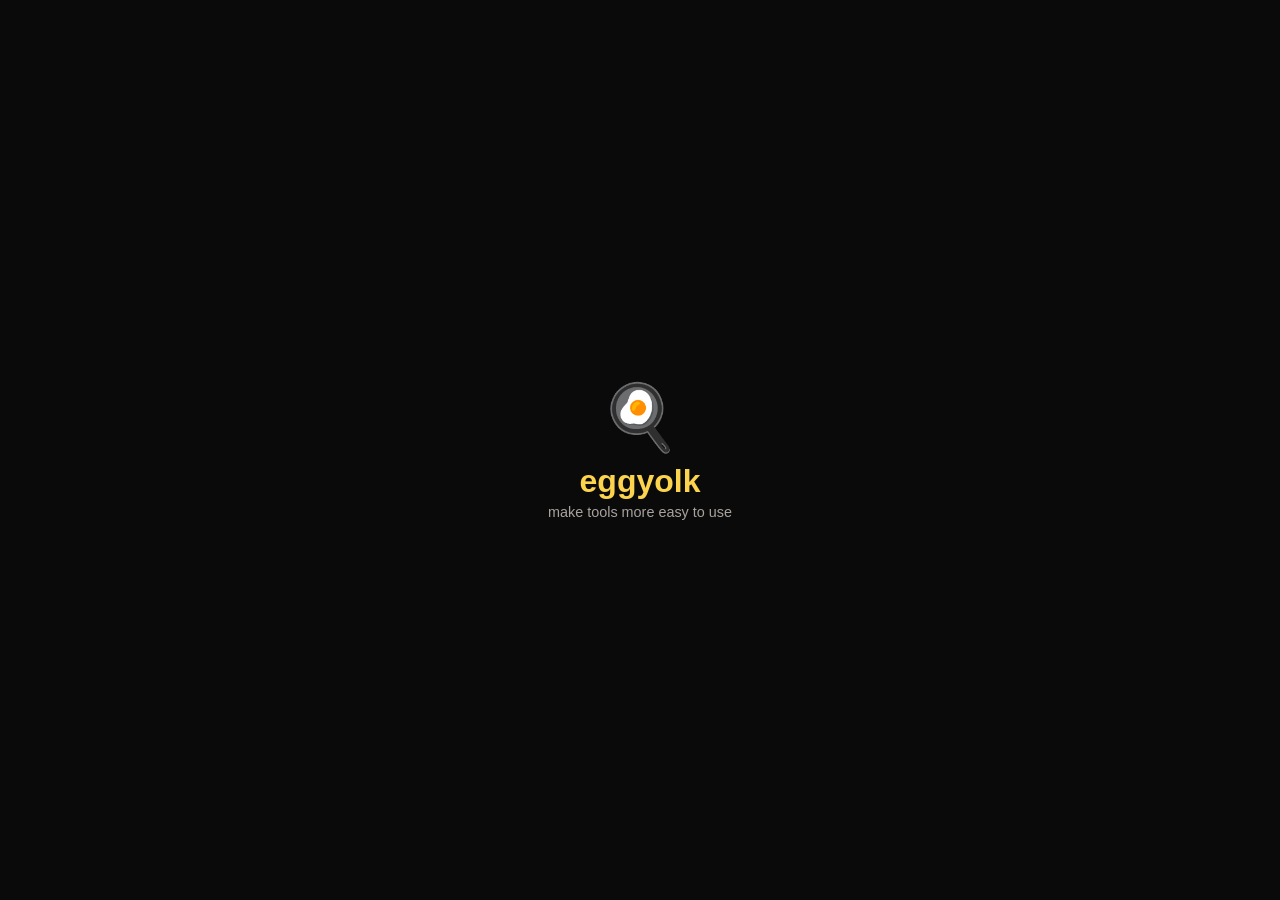
==== commit 8d048ad3: "wisewage, fix grabber date  problem" ====
--- a/index.html
+++ b/index.html
@@ -12,7 +12,14 @@
     <link rel="stylesheet" href="style.css" />
   </head>
   <body>
-    <div class="container">
+    <div class="splash-screen" id="splash">
+      <div class="splash-content">
+        <span class="splash-icon" id="splash-icon">🍳</span>
+        <h1 class="splash-title">eggyolk</h1>
+        <p class="splash-subtitle">make tools more easy to use</p>
+      </div>
+    </div>
+    <div class="container" id="main-container">
       <header class="site-header">
         <span class="header-icon">🍳</span>
         <h1 class="title-fun">eggyolk</h1>
@@ -33,7 +40,7 @@
           <span class="tool-desc">check your attendance in vtc myportal</span>
         </a>
 
-        <a class="tool-card" href="paycheck-when.html">
+        <a class="tool-card" href="wisewage.html">
           <div class="tool-icon-wrap money">
             <svg class="tool-icon" viewBox="0 0 24 24" fill="none" stroke="currentColor" stroke-width="1.5" stroke-linecap="round" stroke-linejoin="round" aria-hidden="true"><rect x="2" y="6" width="20" height="12" rx="2"/><circle cx="12" cy="12" r="3"/></svg>
           </div>
@@ -47,5 +54,34 @@
         <span class="about-tooltip">about me</span>
       </a>
     </div>
+    <script>
+      (function() {
+        var splash = document.getElementById('splash');
+        var mainContainer = document.getElementById('main-container');
+        var seen = sessionStorage.getItem('eggyolk-splash');
+        if (seen) {
+          if (splash) splash.classList.add('splash-hidden');
+          if (mainContainer) mainContainer.classList.remove('main-hidden');
+        } else {
+          if (mainContainer) mainContainer.classList.add('main-hidden');
+          if (splash) {
+            setTimeout(function() {
+              splash.classList.add('splash-flying');
+            }, 900);
+            setTimeout(function() {
+              if (mainContainer) {
+                mainContainer.classList.remove('main-hidden');
+                mainContainer.classList.add('main-container-enter');
+              }
+              splash.classList.add('splash-fade');
+            }, 1400);
+            setTimeout(function() {
+              splash.classList.add('splash-hidden');
+            }, 1900);
+          }
+          sessionStorage.setItem('eggyolk-splash', '1');
+        }
+      })();
+    </script>
   </body>
 </html>
--- a/style.css
+++ b/style.css
@@ -1007,3 +1007,94 @@
   gap: 0.5rem;
   align-items: center;
 }
+
+/* Splash Screen */
+.splash-screen {
+  position: fixed;
+  inset: 0;
+  background: #0a0a0a;
+  display: flex;
+  align-items: center;
+  justify-content: center;
+  z-index: 1000;
+  transition: opacity 0.5s ease-out;
+}
+
+.splash-screen.splash-fade {
+  opacity: 0;
+}
+
+.splash-screen.splash-hidden {
+  display: none;
+}
+
+.splash-content {
+  text-align: center;
+}
+
+.splash-icon {
+  display: block;
+  font-size: 4rem;
+  margin-bottom: 0.5rem;
+  transform-origin: center center;
+  animation: splashIconPop 0.7s cubic-bezier(0.34, 1.56, 0.64, 1) forwards;
+}
+
+.splash-title {
+  font-size: 2rem;
+  color: #fcd34d;
+  margin: 0 0 0.25rem;
+  animation: splashFadeUp 0.5s ease-out 0.2s both;
+}
+
+.splash-subtitle {
+  font-size: 0.9rem;
+  color: #a8a29e;
+  margin: 0;
+  animation: splashFadeUp 0.5s ease-out 0.35s both;
+}
+
+/* Flying state */
+.splash-screen.splash-flying .splash-icon {
+  animation: splashIconFly 0.8s cubic-bezier(0.65, 0, 0.35, 1) forwards;
+}
+
+.splash-screen.splash-flying .splash-title,
+.splash-screen.splash-flying .splash-subtitle {
+  animation: splashFadeOut 0.3s ease-in forwards;
+}
+
+/* Main container entrance */
+.main-hidden {
+  opacity: 0;
+  transform: translateY(16px);
+}
+
+.main-container-enter {
+  animation: mainEnter 0.5s ease-out both;
+}
+
+@keyframes mainEnter {
+  from { opacity: 0; transform: translateY(16px); }
+  to { opacity: 1; transform: translateY(0); }
+}
+
+@keyframes splashIconPop {
+  0% { transform: scale(0) rotate(-15deg); opacity: 0; }
+  60% { transform: scale(1.15) rotate(5deg); }
+  100% { transform: scale(1) rotate(0deg); opacity: 1; }
+}
+
+@keyframes splashIconFly {
+  0% { transform: scale(1) translateY(0); opacity: 1; }
+  100% { transform: scale(0.85) translateY(-42vh); opacity: 0; }
+}
+
+@keyframes splashFadeUp {
+  from { opacity: 0; transform: translateY(10px); }
+  to { opacity: 1; transform: translateY(0); }
+}
+
+@keyframes splashFadeOut {
+  to { opacity: 0; transform: translateY(-6px); }
+}
